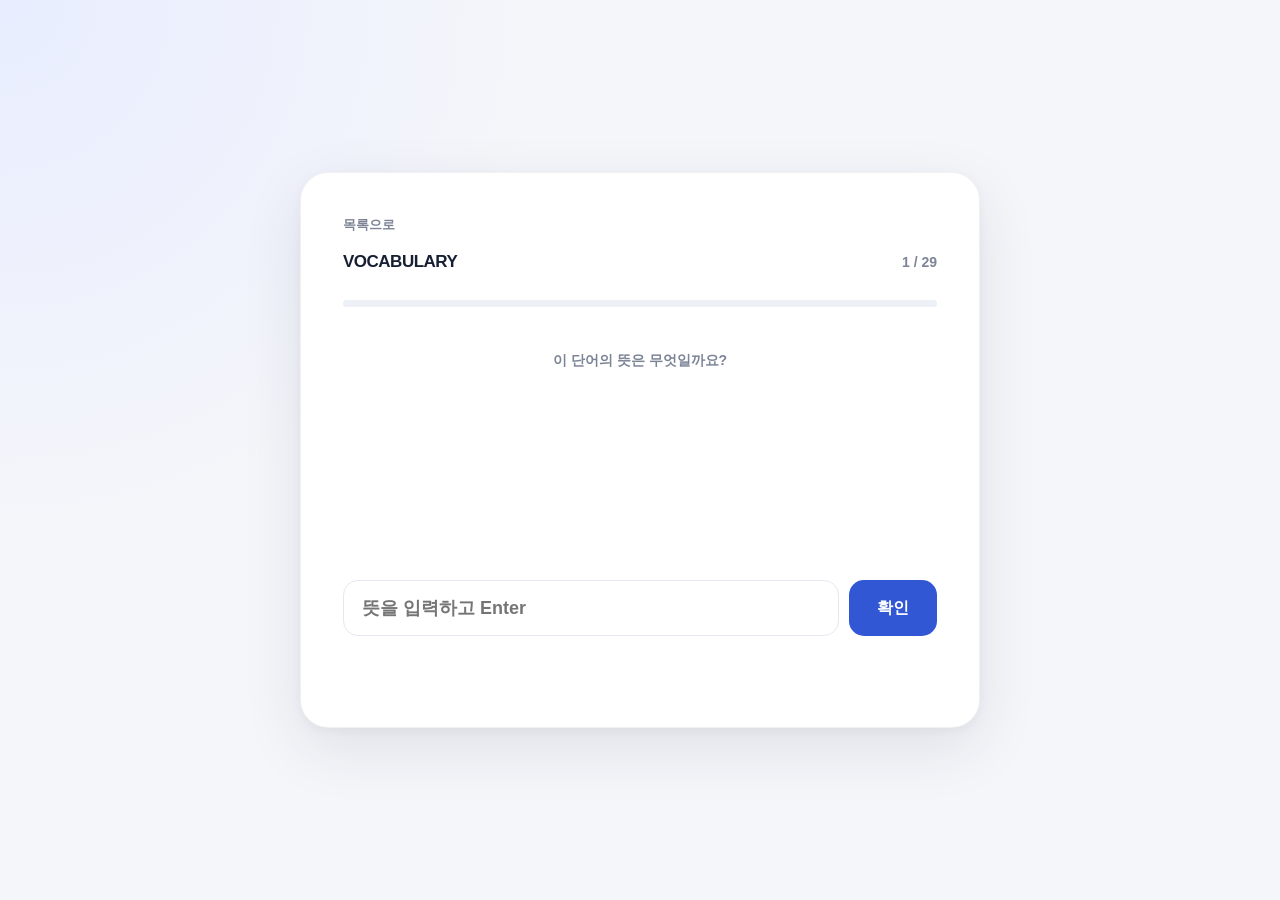
==== vocab.html @ 3420d6df "Remove old quiz logic and update HTML structure" ====
<!DOCTYPE html>
<html lang="ko">
<head>
    <meta charset="UTF-8">
    <meta name="viewport" content="width=device-width, initial-scale=1.0">

    <title>단어 학습</title>

    <link rel="stylesheet" href="css/style.css">
</head>

<body>

<div class="quiz-container">

    <div class="top-bar">
        <a class="back-link" href="index.html">목록으로</a>
    </div>

    <div class="header">
        <div class="logo">VOCABULARY</div>
        <div class="counter" id="progress">1 / 29</div>
    </div>

    <div class="progress-container">
        <div class="progress-bar" id="progressBar"></div>
    </div>

    <div class="question-label">이 단어의 뜻은 무엇일까요?</div>

    <div class="word-display" id="wordDisplay">
        <div class="word-kanji" id="wordKanji"></div>
        <div class="word-reading" id="wordReading"></div>
    </div>

    <div class="input-area" id="inputArea">
        <input
            type="text"
            id="answerInput"
            class="answer-input"
            placeholder="뜻을 입력하고 Enter"
            autocomplete="off"
        >
        <button class="submit-btn" id="submitBtn">확인</button>
    </div>

    <div class="result" id="result"></div>

    <button class="next-btn" id="nextBtn">
        다음 문제
    </button>

</div>

<script src="js/common.js"></script>
<script src="js/vocab-data.js"></script>
<script src="js/vocab.js"></script>

</body>
</html>
---- css/style.css ----
* {
    box-sizing: border-box;
}

:root {
    --navy: #172033;
    --blue: #3157d5;
    --light-blue: #eef2ff;
    --text: #202636;
    --sub-text: #7c8496;
    --line: #e5e8ef;
    --background: #f5f6fa;
    --white: #ffffff;
    --correct: #16875d;
    --correct-bg: #eaf8f2;
    --wrong: #d94b4b;
    --wrong-bg: #fff0f0;
}

body {
    margin: 0;
    min-height: 100vh;
    font-family:
        -apple-system,
        BlinkMacSystemFont,
        "Segoe UI",
        "Noto Sans KR",
        sans-serif;

    background:
        radial-gradient(
            circle at top left,
            #e8edff 0%,
            transparent 35%
        ),
        var(--background);

    color: var(--text);

    display: flex;
    justify-content: center;
    align-items: center;

    padding: 30px;
}

/* =========================
   공통 카드 컨테이너
========================= */

.quiz-container,
.menu-container {
    width: 100%;
    max-width: 680px;

    background: var(--white);

    border: 1px solid rgba(20, 30, 50, 0.06);

    border-radius: 28px;

    padding: 42px;

    box-shadow:
        0 20px 60px rgba(26, 36, 60, 0.10),
        0 3px 10px rgba(26, 36, 60, 0.04);
}

/* 상단으로 돌아가는 링크 */

.top-bar {
    margin-bottom: 18px;
}

.back-link {
    display: inline-block;

    font-size: 13px;
    font-weight: 700;

    color: var(--sub-text);

    text-decoration: none;
}

.back-link:hover {
    color: var(--blue);
}

/* 상단 헤더 */

.header {
    display: flex;
    justify-content: space-between;
    align-items: center;

    margin-bottom: 28px;
}

.logo {
    font-size: 17px;
    font-weight: 800;
    letter-spacing: -0.5px;
    color: var(--navy);
}

.counter {
    font-size: 14px;
    font-weight: 700;
    color: var(--sub-text);
}

/* 진행률 */

.progress-container {
    width: 100%;
    height: 7px;

    background: #edf0f5;

    border-radius: 20px;

    overflow: hidden;

    margin-bottom: 45px;
}

.progress-bar {
    height: 100%;
    width: 0%;

    background: var(--blue);

    border-radius: 20px;

    transition: width 0.35s ease;
}

/* 문제 라벨 */

.question-label {
    text-align: center;

    font-size: 14px;
    font-weight: 700;

    color: var(--sub-text);

    margin-bottom: 15px;
}

/* 가나(히라가나/가타카나) 표시 */

.kana-display {
    height: 170px;

    display: flex;
    align-items: center;
    justify-content: center;

    font-family:
        "Noto Sans JP",
        "Yu Gothic",
        sans-serif;

    font-size: 120px;
    font-weight: 600;

    color: var(--navy);

    margin-bottom: 25px;

    user-select: none;
}

.question {
    text-align: center;

    font-size: 18px;
    font-weight: 700;

    margin-bottom: 25px;
}

/* 선택지 (객관식) */

.answers {
    display: grid;

    grid-template-columns: 1fr 1fr;

    gap: 13px;
}

.answer {
    position: relative;

    min-height: 72px;

    padding: 15px;

    border: 1.5px solid var(--line);

    border-radius: 15px;

    background: #fff;

    color: var(--text);

    font-size: 20px;
    font-weight: 700;

    cursor: pointer;

    transition:
        transform 0.15s ease,
        border-color 0.15s ease,
        background 0.15s ease,
        box-shadow 0.15s ease;
}

.answer:hover:not(:disabled) {
    transform: translateY(-2px);

    border-color: #b9c3e9;

    background: #fafbff;

    box-shadow:
        0 7px 18px rgba(30, 45, 90, 0.08);
}

.answer:active:not(:disabled) {
    transform: translateY(0);
}

.answer:disabled {
    cursor: default;
}

.answer.correct {
    color: var(--correct);

    background: var(--correct-bg);

    border-color: #62c39c;

    animation: correctPop 0.25s ease;
}

.answer.wrong {
    color: var(--wrong);

    background: var(--wrong-bg);

    border-color: #e89090;

    animation: wrongShake 0.3s ease;
}

@keyframes correctPop {
    0% {
        transform: scale(0.97);
    }

    60% {
        transform: scale(1.02);
    }

    100% {
        transform: scale(1);
    }
}

@keyframes wrongShake {
    0%, 100% {
        transform: translateX(0);
    }

    25% {
        transform: translateX(-5px);
    }

    75% {
        transform: translateX(5px);
    }
}

/* =========================
   단어 학습 전용 (직접 입력)
========================= */

.word-display {
    min-height: 170px;

    display: flex;
    flex-direction: column;
    align-items: center;
    justify-content: center;

    margin-bottom: 25px;

    user-select: none;
}

.word-kanji {
    font-family:
        "Noto Sans JP",
        "Yu Gothic",
        sans-serif;

    font-size: 64px;
    font-weight: 700;

    color: var(--navy);

    line-height: 1.3;

    text-align: center;
}

.word-reading {
    margin-top: 8px;

    font-family:
        "Noto Sans JP",
        "Yu Gothic",
        sans-serif;

    font-size: 20px;
    font-weight: 500;

    color: var(--sub-text);
}

.input-area {
    display: flex;
    gap: 10px;
}

.answer-input {
    flex: 1;

    min-height: 56px;

    padding: 0 18px;

    border: 1.5px solid var(--line);

    border-radius: 15px;

    background: #fff;

    color: var(--text);

    font-size: 18px;
    font-weight: 600;

    outline: none;

    transition: border-color 0.15s ease;
}

.answer-input:focus {
    border-color: var(--blue);
}

.answer-input:disabled {
    background: #f7f8fb;
    color: var(--sub-text);
}

.answer-input.correct {
    color: var(--correct);
    background: var(--correct-bg);
    border-color: #62c39c;
}

.answer-input.wrong {
    color: var(--wrong);
    background: var(--wrong-bg);
    border-color: #e89090;
}

.submit-btn {
    min-width: 88px;

    padding: 0 20px;

    border: none;
    border-radius: 15px;

    background: var(--blue);

    color: white;

    font-size: 16px;
    font-weight: 700;

    cursor: pointer;

    transition:
        transform 0.15s ease,
        background 0.15s ease;
}

.submit-btn:hover:not(:disabled) {
    background: #2745b3;

    transform: translateY(-1px);
}

.submit-btn:disabled {
    background: #b9c3e9;

    cursor: default;
}

/* 결과 문구 */

.result {
    min-height: 27px;

    margin-top: 22px;

    text-align: center;

    font-size: 16px;
    font-weight: 700;
}

/* 다음 버튼 */

.next-btn {
    display: none;

    width: 100%;

    margin-top: 18px;

    padding: 16px;

    border: none;
    border-radius: 14px;

    background: var(--navy);

    color: white;

    font-size: 16px;
    font-weight: 700;

    cursor: pointer;

    transition:
        transform 0.15s ease,
        background 0.15s ease;
}

.next-btn:hover {
    background: #25304a;

    transform: translateY(-1px);
}

/* 결과 화면(퀴즈 완료) */

.finish-title {
    font-size: 15px;
    font-weight: 700;

    color: var(--sub-text);

    margin-bottom: 12px;
}

.finish-score {
    font-size: 58px;
    font-weight: 800;

    color: var(--navy);

    margin-bottom: 10px;
}

.finish-message {
    font-size: 16px;
    color: var(--sub-text);

    margin-bottom: 30px;
}

/* =========================
   메인 메뉴 페이지
========================= */

.menu-title {
    font-size: 22px;
    font-weight: 800;

    color: var(--navy);

    margin-bottom: 8px;
}

.menu-subtitle {
    font-size: 14px;
    font-weight: 500;

    color: var(--sub-text);

    margin-bottom: 32px;
}

.menu-list {
    display: flex;
    flex-direction: column;
    gap: 14px;
}

.menu-card {
    display: flex;
    justify-content: space-between;
    align-items: center;

    padding: 22px 24px;

    border: 1.5px solid var(--line);

    border-radius: 18px;

    text-decoration: none;

    background: #fff;

    transition:
        transform 0.15s ease,
        border-color 0.15s ease,
        background 0.15s ease,
        box-shadow 0.15s ease;
}

.menu-card:hover {
    transform: translateY(-2px);

    border-color: #b9c3e9;

    background: #fafbff;

    box-shadow:
        0 7px 18px rgba(30, 45, 90, 0.08);
}

.menu-card-title {
    font-size: 18px;
    font-weight: 800;

    color: var(--navy);

    margin-bottom: 4px;
}

.menu-card-desc {
    font-size: 13px;
    font-weight: 500;

    color: var(--sub-text);
}

.menu-card-arrow {
    font-size: 20px;
    font-weight: 700;

    color: var(--sub-text);
}

/* =========================
   모바일
========================= */

@media (max-width: 600px) {

    body {
        padding: 16px;
    }

    .quiz-container,
    .menu-container {
        padding: 28px 20px;

        border-radius: 22px;
    }

    .progress-container {
        margin-bottom: 30px;
    }

    .kana-display {
        height: 140px;

        font-size: 95px;
    }

    .word-kanji {
        font-size: 48px;
    }

    .answer {
        min-height: 65px;

        font-size: 18px;
    }

    .header {
        margin-bottom: 20px;
    }

    .input-area {
        flex-direction: column;
    }

    .submit-btn {
        min-height: 50px;
    }
}
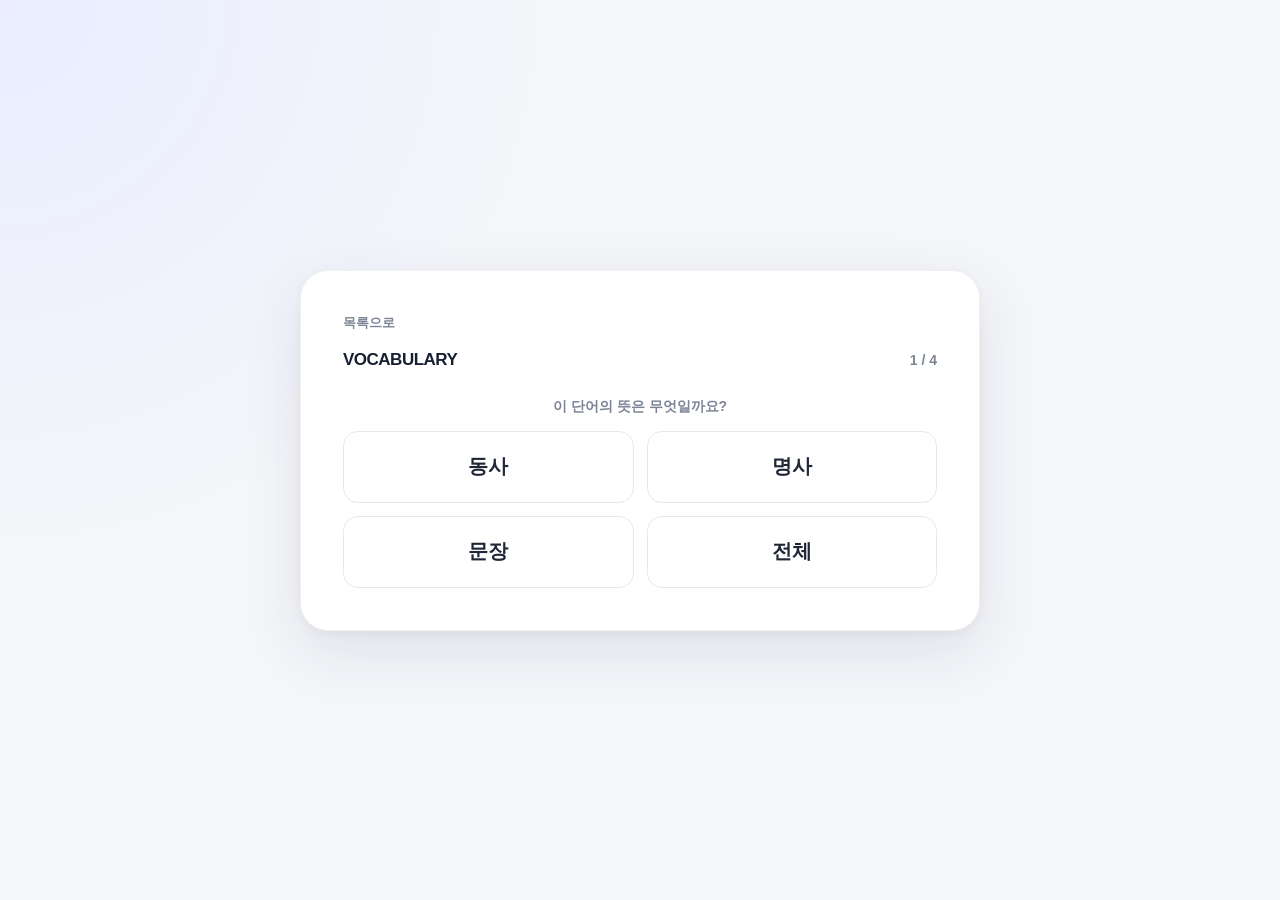
==== commit daf97a8d: "Update vocab.html" ====
--- a/vocab.html
+++ b/vocab.html
@@ -15,40 +15,60 @@
 
     <div class="top-bar">
         <a class="back-link" href="index.html">목록으로</a>
+        <a class="back-link" id="categoryChangeLink" href="#" style="display:none; margin-left:14px;">유형 변경</a>
     </div>
 
     <div class="header">
         <div class="logo">VOCABULARY</div>
-        <div class="counter" id="progress">1 / 29</div>
+        <div class="counter" id="progress"></div>
     </div>
 
-    <div class="progress-container">
+    <div class="progress-container" id="progressContainer" style="display:none;">
         <div class="progress-bar" id="progressBar"></div>
     </div>
 
-    <div class="question-label">이 단어의 뜻은 무엇일까요?</div>
+    <!-- 카테고리 선택 화면 -->
+    <div id="categoryScreen">
 
-    <div class="word-display" id="wordDisplay">
-        <div class="word-kanji" id="wordKanji"></div>
-        <div class="word-reading" id="wordReading"></div>
+        <div class="question-label">어떤 유형을 학습할까요?</div>
+
+        <div class="answers" id="categoryList">
+            <button class="answer" data-category="동사">동사</button>
+            <button class="answer" data-category="명사">명사</button>
+            <button class="answer" data-category="문장">문장</button>
+            <button class="answer" data-category="all">전체</button>
+        </div>
+
     </div>
 
-    <div class="input-area" id="inputArea">
-        <input
-            type="text"
-            id="answerInput"
-            class="answer-input"
-            placeholder="뜻을 입력하고 Enter"
-            autocomplete="off"
-        >
-        <button class="submit-btn" id="submitBtn">확인</button>
+    <!-- 퀴즈 화면 -->
+    <div id="quizScreen" style="display:none;">
+
+        <div class="question-label" id="quizQuestionLabel">이 단어의 뜻은 무엇일까요?</div>
+
+        <div class="word-display" id="wordDisplay">
+            <div class="word-kanji" id="wordKanji"></div>
+            <div class="word-reading" id="wordReading"></div>
+        </div>
+
+        <div class="input-area" id="inputArea">
+            <input
+                type="text"
+                id="answerInput"
+                class="answer-input"
+                placeholder="뜻을 입력하고 Enter"
+                autocomplete="off"
+            >
+            <button class="submit-btn" id="submitBtn">확인</button>
+        </div>
+
+        <div class="result" id="result"></div>
+
+        <button class="next-btn" id="nextBtn">
+            다음 문제
+        </button>
+
     </div>
-
-    <div class="result" id="result"></div>
-
-    <button class="next-btn" id="nextBtn">
-        다음 문제
-    </button>
 
 </div>
 
--- a/css/style.css
+++ b/css/style.css
@@ -1,5 +1,12 @@
 * {
     box-sizing: border-box;
+
+    /* 모바일에서 버튼을 눌렀을 때 생기는 회색/파란 하이라이트 박스 제거 */
+    -webkit-tap-highlight-color: transparent;
+}
+
+html {
+    height: 100%;
 }
 
 :root {
@@ -20,6 +27,10 @@
 body {
     margin: 0;
     min-height: 100vh;
+
+    /* 모바일에서 스와이프를 잘못했을 때 화면이 위아래로 출렁이는 것 방지 */
+    overscroll-behavior: none;
+
     font-family:
         -apple-system,
         BlinkMacSystemFont,
@@ -83,8 +94,12 @@
     text-decoration: none;
 }
 
-.back-link:hover {
-    color: var(--blue);
+@media (hover: hover) and (pointer: fine) {
+
+    .back-link:hover {
+        color: var(--blue);
+    }
+
 }
 
 /* 상단 헤더 */
@@ -211,6 +226,7 @@
     font-weight: 700;
 
     cursor: pointer;
+    touch-action: manipulation;
 
     transition:
         transform 0.15s ease,
@@ -219,15 +235,19 @@
         box-shadow 0.15s ease;
 }
 
-.answer:hover:not(:disabled) {
-    transform: translateY(-2px);
-
-    border-color: #b9c3e9;
-
-    background: #fafbff;
-
-    box-shadow:
-        0 7px 18px rgba(30, 45, 90, 0.08);
+@media (hover: hover) and (pointer: fine) {
+
+    .answer:hover:not(:disabled) {
+        transform: translateY(-2px);
+
+        border-color: #b9c3e9;
+
+        background: #fafbff;
+
+        box-shadow:
+            0 7px 18px rgba(30, 45, 90, 0.08);
+    }
+
 }
 
 .answer:active:not(:disabled) {
@@ -404,10 +424,14 @@
         background 0.15s ease;
 }
 
-.submit-btn:hover:not(:disabled) {
-    background: #2745b3;
-
-    transform: translateY(-1px);
+@media (hover: hover) and (pointer: fine) {
+
+    .submit-btn:hover:not(:disabled) {
+        background: #2745b3;
+
+        transform: translateY(-1px);
+    }
+
 }
 
 .submit-btn:disabled {
@@ -457,10 +481,14 @@
         background 0.15s ease;
 }
 
-.next-btn:hover {
-    background: #25304a;
-
-    transform: translateY(-1px);
+@media (hover: hover) and (pointer: fine) {
+
+    .next-btn:hover {
+        background: #25304a;
+
+        transform: translateY(-1px);
+    }
+
 }
 
 /* 결과 화면(퀴즈 완료) */
@@ -540,15 +568,19 @@
         box-shadow 0.15s ease;
 }
 
-.menu-card:hover {
-    transform: translateY(-2px);
-
-    border-color: #b9c3e9;
-
-    background: #fafbff;
-
-    box-shadow:
-        0 7px 18px rgba(30, 45, 90, 0.08);
+@media (hover: hover) and (pointer: fine) {
+
+    .menu-card:hover {
+        transform: translateY(-2px);
+
+        border-color: #b9c3e9;
+
+        background: #fafbff;
+
+        box-shadow:
+            0 7px 18px rgba(30, 45, 90, 0.08);
+    }
+
 }
 
 .menu-card-title {
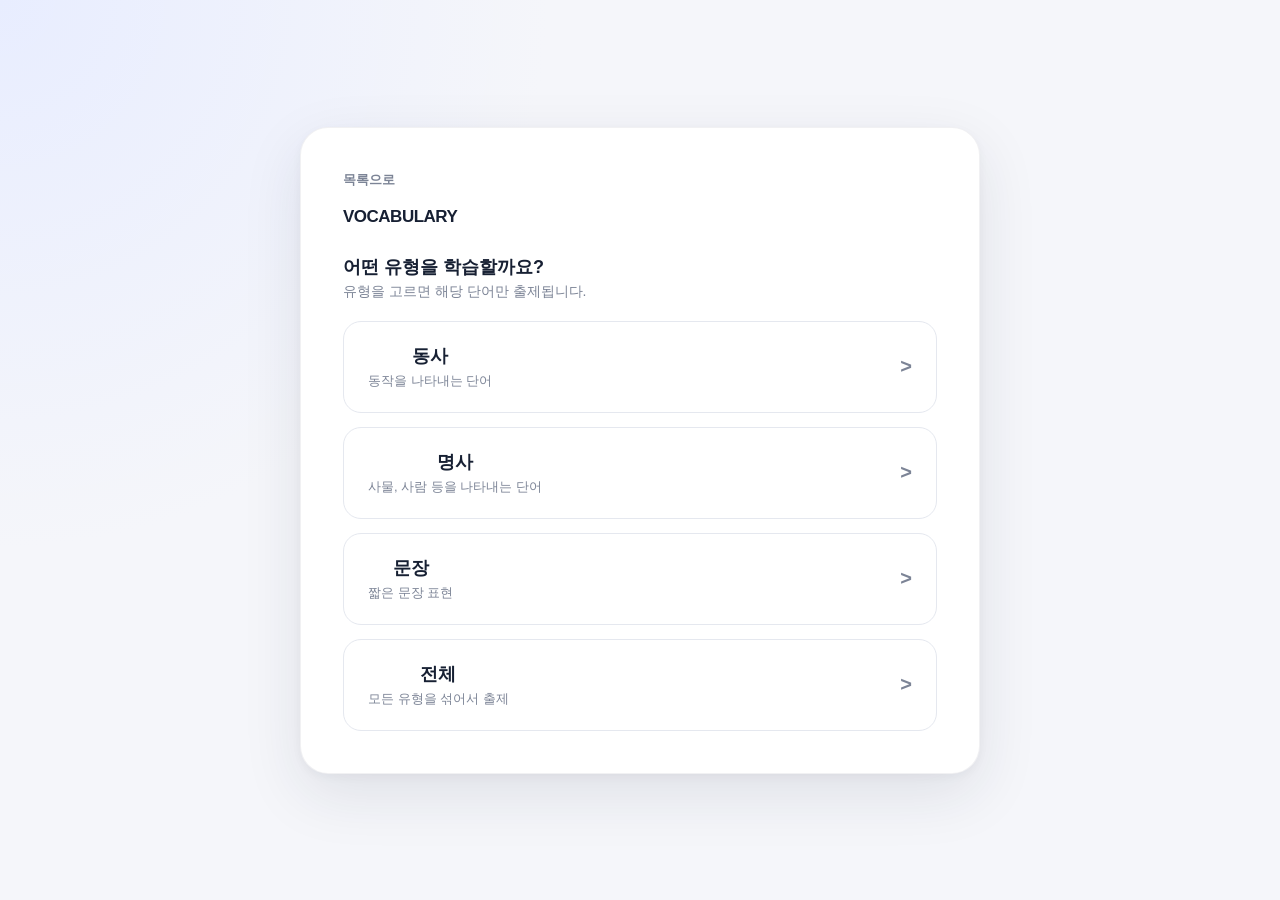
==== commit 4c78e798: "Update vocab.html" ====
--- a/vocab.html
+++ b/vocab.html
@@ -30,13 +30,43 @@
     <!-- 카테고리 선택 화면 -->
     <div id="categoryScreen">
 
-        <div class="question-label">어떤 유형을 학습할까요?</div>
+        <div class="menu-title" style="font-size:18px; margin-bottom:4px;">어떤 유형을 학습할까요?</div>
+        <div class="menu-subtitle" style="margin-bottom:20px;">유형을 고르면 해당 단어만 출제됩니다.</div>
 
-        <div class="answers" id="categoryList">
-            <button class="answer" data-category="동사">동사</button>
-            <button class="answer" data-category="명사">명사</button>
-            <button class="answer" data-category="문장">문장</button>
-            <button class="answer" data-category="all">전체</button>
+        <div class="menu-list" id="categoryList">
+
+            <button class="menu-card" type="button" data-category="동사">
+                <div>
+                    <div class="menu-card-title">동사</div>
+                    <div class="menu-card-desc">동작을 나타내는 단어</div>
+                </div>
+                <div class="menu-card-arrow">&gt;</div>
+            </button>
+
+            <button class="menu-card" type="button" data-category="명사">
+                <div>
+                    <div class="menu-card-title">명사</div>
+                    <div class="menu-card-desc">사물, 사람 등을 나타내는 단어</div>
+                </div>
+                <div class="menu-card-arrow">&gt;</div>
+            </button>
+
+            <button class="menu-card" type="button" data-category="문장">
+                <div>
+                    <div class="menu-card-title">문장</div>
+                    <div class="menu-card-desc">짧은 문장 표현</div>
+                </div>
+                <div class="menu-card-arrow">&gt;</div>
+            </button>
+
+            <button class="menu-card" type="button" data-category="all">
+                <div>
+                    <div class="menu-card-title">전체</div>
+                    <div class="menu-card-desc">모든 유형을 섞어서 출제</div>
+                </div>
+                <div class="menu-card-arrow">&gt;</div>
+            </button>
+
         </div>
 
     </div>
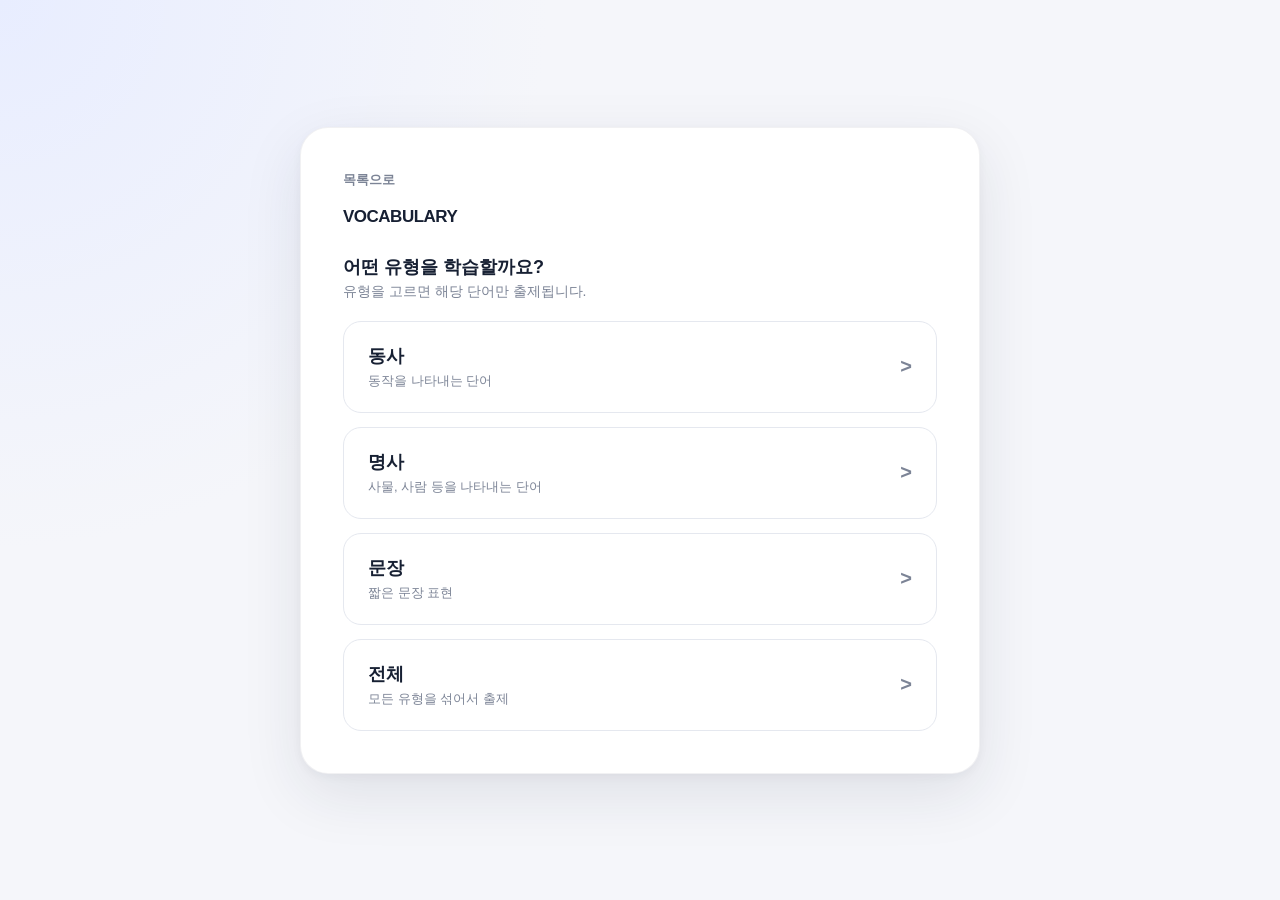
==== commit dca2546d: "Add versioning to CSS and JS file links Updated stylesheet and script file links to include versioni" ====
--- a/vocab.html
+++ b/vocab.html
@@ -6,7 +6,7 @@
 
     <title>단어 학습</title>
 
-    <link rel="stylesheet" href="css/style.css">
+    <link rel="stylesheet" href="css/style.css?v=2">
 </head>
 
 <body>
@@ -102,9 +102,9 @@
 
 </div>
 
-<script src="js/common.js"></script>
-<script src="js/vocab-data.js"></script>
-<script src="js/vocab.js"></script>
+<script src="js/common.js?v=2"></script>
+<script src="js/vocab-data.js?v=2"></script>
+<script src="js/vocab.js?v=2"></script>
 
 </body>
 </html>
--- a/css/style.css
+++ b/css/style.css
@@ -547,6 +547,14 @@
 }
 
 .menu-card {
+    width: 100%;
+
+    text-align: left;
+
+    font-family: inherit;
+
+    appearance: none;
+    -webkit-appearance: none;
     display: flex;
     justify-content: space-between;
     align-items: center;
